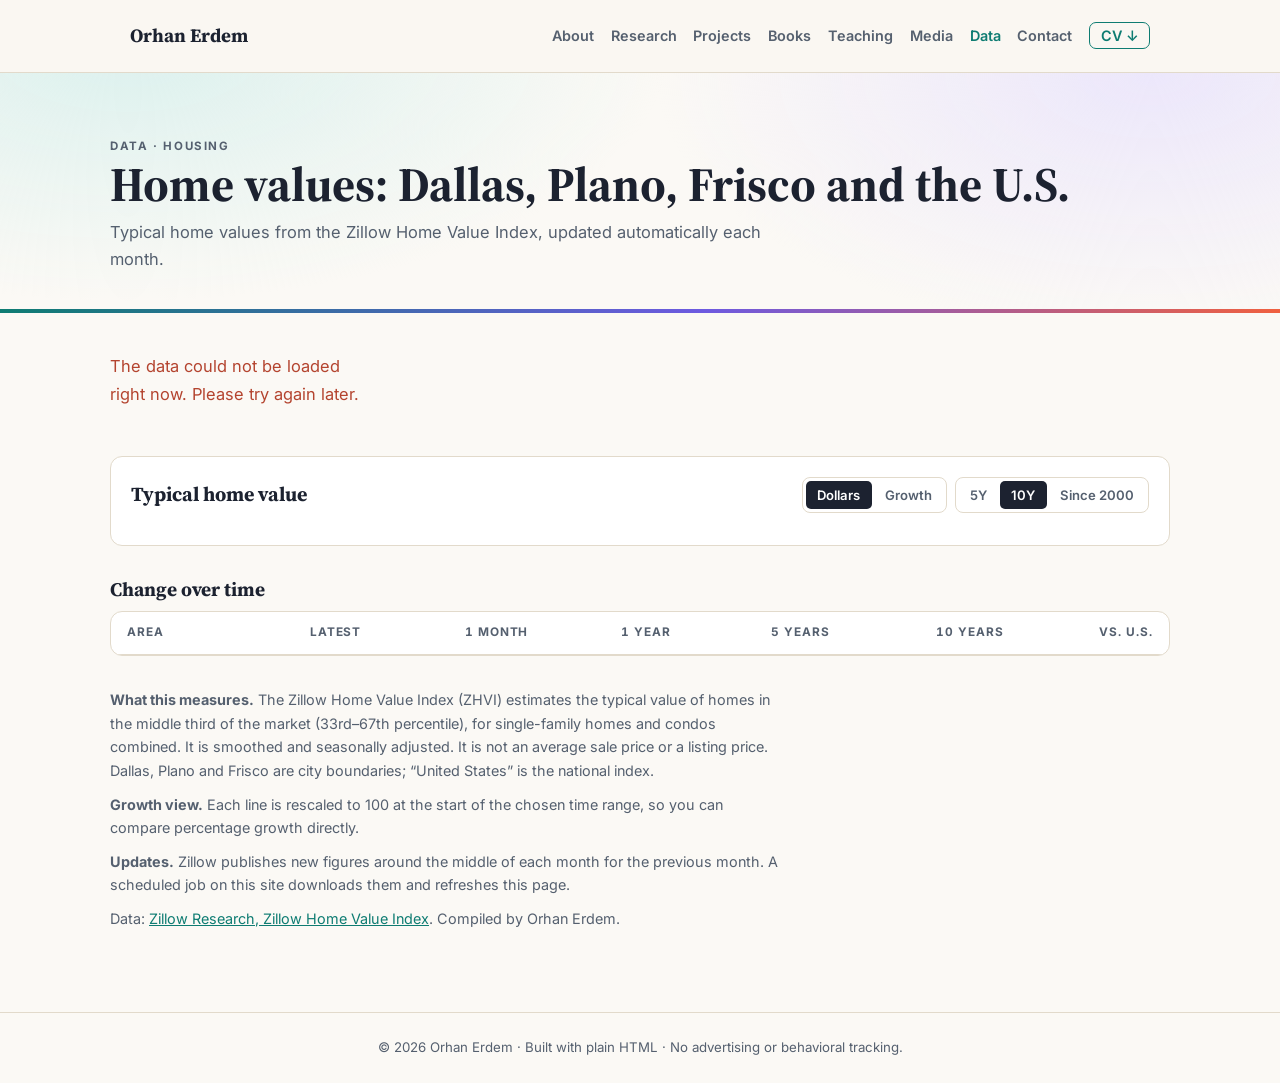
==== data.html @ 0080b727 "Add files via upload" ====
<!DOCTYPE html>
<html lang="en">
<head>
<meta charset="utf-8"/>
<meta content="width=device-width, initial-scale=1.0" name="viewport"/>
<title>Data: Home Values in Dallas, Plano, Frisco &amp; the U.S. | Orhan Erdem, Ph.D.</title>
<meta content="Monthly typical home values for Dallas, Plano, Frisco and the United States from the Zillow Home Value Index, updated automatically each month." name="description"/>
<link href="https://proforhan.github.io/data.html" rel="canonical"/>
<link href="favicon.svg" rel="icon" type="image/svg+xml"/>
<meta content="#0e7c72" name="theme-color"/>
<meta content="website" property="og:type"/>
<meta content="https://proforhan.github.io/data.html" property="og:url"/>
<meta content="Home values: Dallas, Plano, Frisco vs. the U.S." property="og:title"/>
<meta content="Monthly Zillow Home Value Index for three North Texas cities and the U.S., updated automatically." property="og:description"/>
<meta content="https://proforhan.github.io/images/og-card.jpg" property="og:image"/>
<link href="https://fonts.googleapis.com" rel="preconnect"/>
<link crossorigin="" href="https://fonts.gstatic.com" rel="preconnect"/>
<link href="https://fonts.googleapis.com/css2?family=Source+Serif+4:ital,opsz,wght@0,8..60,400;0,8..60,600;0,8..60,700;1,8..60,400&amp;family=Inter:wght@400;500;600;700&amp;display=swap" rel="stylesheet"/>
<link href="style.css?v=20260728-3" rel="stylesheet" />
<script data-goatcounter="https://orhanerdem.goatcounter.com/count" async src="//gc.zgo.at/count.js"></script>
<style>
  .data-hero { padding: 4rem 1.25rem 2.5rem; background: radial-gradient(900px 420px at 10% -10%, var(--accent-soft), transparent 60%), radial-gradient(800px 420px at 90% 0%, var(--violet-soft), transparent 62%), var(--bg); position: relative; }
  .data-hero::after { content: ""; position: absolute; inset: auto 0 0; height: 4px; background: var(--grad); }
  .data-hero h1 { font-size: clamp(2rem, 4.6vw, 3rem); margin-bottom: .4rem; }
  .data-hero p { color: var(--ink-soft); max-width: 70ch; margin: 0; }
  .nav-links a[aria-current="page"] { color: var(--accent); }

  .area-cards { display: grid; grid-template-columns: repeat(4, minmax(0, 1fr)); gap: 1rem; margin-bottom: 2rem; }
  .area-card { background: var(--card); border: 1px solid var(--rule); border-top: 4px solid var(--c); border-radius: 12px; padding: 1rem 1.1rem; }
  .area-card .name { font-size: .8rem; font-weight: 700; letter-spacing: .1em; text-transform: uppercase; color: var(--ink-soft); }
  .area-card .val { font-family: var(--serif); font-size: 1.85rem; font-weight: 700; line-height: 1.2; font-variant-numeric: tabular-nums; }
  .area-card .chg { font-size: .88rem; color: var(--ink-soft); }
  .up { color: #1f7a4d; } .down { color: #b4442f; }

  .chart-card { background: var(--card); border: 1px solid var(--rule); border-radius: 12px; padding: 1.25rem 1.25rem .75rem; margin-bottom: 2rem; }
  .chart-head { display: flex; flex-wrap: wrap; gap: .75rem 1.25rem; justify-content: space-between; align-items: center; margin-bottom: .75rem; }
  .chart-head h3 { margin: 0; font-size: 1.25rem; }
  .controls { display: flex; flex-wrap: wrap; gap: .5rem; }
  .seg { display: inline-flex; border: 1px solid var(--rule); border-radius: 8px; padding: 3px; gap: 2px; }
  .seg button { font: 600 .82rem var(--sans); color: var(--ink-soft); background: transparent; border: 0; border-radius: 5px; padding: .35rem .7rem; cursor: pointer; }
  .seg button[aria-pressed="true"] { background: var(--ink); color: white; }
  .legend { display: flex; flex-wrap: wrap; gap: .4rem 1.1rem; font-size: .88rem; margin-bottom: .5rem; }
  .legend span { display: inline-flex; align-items: center; gap: .4rem; }
  .legend i { width: 18px; height: 3px; border-radius: 2px; background: var(--c); display: inline-block; }
  .legend i.dash { background: repeating-linear-gradient(90deg, var(--c) 0 5px, transparent 5px 8px); }
  #chart { position: relative; }
  #chart svg { display: block; width: 100%; height: auto; overflow: visible; }
  #chart text { font: 500 11.5px var(--sans); fill: var(--ink-soft); }
  .tip { position: absolute; pointer-events: none; background: var(--ink); color: white; font-size: .8rem; padding: .5rem .65rem; border-radius: 7px; min-width: 170px; box-shadow: 0 8px 20px rgba(28,34,48,.2); }
  .tip b { display: block; margin-bottom: .2rem; }
  .tip div { display: flex; justify-content: space-between; gap: 1rem; font-variant-numeric: tabular-nums; }
  .tip div span::before { content: ""; display: inline-block; width: 8px; height: 8px; border-radius: 50%; background: var(--c); margin-right: .4rem; }

  .tbl-wrap { overflow-x: auto; background: var(--card); border: 1px solid var(--rule); border-radius: 12px; margin-bottom: 2rem; }
  .data-tbl { width: 100%; border-collapse: collapse; font-variant-numeric: tabular-nums; font-size: .95rem; }
  .data-tbl th, .data-tbl td { padding: .7rem 1rem; text-align: right; border-bottom: 1px solid var(--rule); white-space: nowrap; }
  .data-tbl th:first-child, .data-tbl td:first-child { text-align: left; }
  .data-tbl th { font-size: .74rem; letter-spacing: .08em; text-transform: uppercase; color: var(--ink-soft); }
  .data-tbl tr:last-child td { border-bottom: 0; }
  .dot { display: inline-block; width: 10px; height: 10px; border-radius: 50%; background: var(--c); margin-right: .5rem; }
  .data-notes { font-size: .9rem; color: var(--ink-soft); max-width: 75ch; }
  .data-notes p { margin-bottom: .6rem; }
  .load-error { color: #b4442f; }

  @media (max-width: 860px) { .area-cards { grid-template-columns: repeat(2, minmax(0, 1fr)); } }
  @media (max-width: 400px) { .area-card .val { font-size: 1.5rem; } }
</style>
</head>
<body>
<a class="skip-link" href="#main-content">Skip to main content</a>
<header class="site-header">
<nav aria-label="Primary navigation" class="nav">
<a class="nav-brand" href="index.html">Orhan Erdem</a>
<button aria-controls="primary-nav" aria-expanded="false" aria-label="Open navigation menu" class="nav-toggle" type="button">☰</button>
<ul class="nav-links" id="primary-nav">
<li><a href="index.html#about">About</a></li>
<li><a href="index.html#research">Research</a></li>
<li><a href="index.html#projects">Projects</a></li>
<li><a href="index.html#books">Books</a></li>
<li><a href="index.html#teaching">Teaching</a></li>
<li><a href="index.html#media">Media</a></li>
<li><a aria-current="page" href="data.html">Data</a></li>
<li><a href="index.html#contact">Contact</a></li>
<li><a class="nav-cv" href="Orhan-Erdem-CV.pdf" rel="noopener" target="_blank">CV ↓</a></li>
</ul>
</nav>
</header>

<main id="main-content">
<section class="data-hero">
<div class="section-inner">
<p class="eyebrow">Data · Housing</p>
<h1>Home values: Dallas, Plano, Frisco and the U.S.</h1>
<p id="asof">Typical home values from the Zillow Home Value Index, updated automatically each month.</p>
</div>
</section>

<section class="section" style="padding-top:2.5rem">
<div class="section-inner">
<div class="area-cards" id="cards" aria-live="polite"></div>

<div class="chart-card">
<div class="chart-head">
<h3 id="chart-title">Typical home value</h3>
<div class="controls">
<div class="seg" role="group" aria-label="Measure">
<button type="button" data-mode="value" aria-pressed="true">Dollars</button>
<button type="button" data-mode="index" aria-pressed="false">Growth</button>
</div>
<div class="seg" role="group" aria-label="Time range">
<button type="button" data-years="5" aria-pressed="false">5Y</button>
<button type="button" data-years="10" aria-pressed="true">10Y</button>
<button type="button" data-years="0" aria-pressed="false">Since 2000</button>
</div>
</div>
</div>
<div class="legend" id="legend"></div>
<div id="chart"></div>
</div>

<h3>Change over time</h3>
<div class="tbl-wrap">
<table class="data-tbl" id="tbl">
<thead><tr><th>Area</th><th id="th-latest">Latest</th><th>1 month</th><th>1 year</th><th>5 years</th><th>10 years</th><th>vs. U.S.</th></tr></thead>
<tbody></tbody>
</table>
</div>

<div class="data-notes">
<p><strong>What this measures.</strong> The Zillow Home Value Index (ZHVI) estimates the typical value of homes in the middle third of the market (33rd–67th percentile), for single-family homes and condos combined. It is smoothed and seasonally adjusted. It is not an average sale price or a listing price. Dallas, Plano and Frisco are city boundaries; “United States” is the national index.</p>
<p><strong>Growth view.</strong> Each line is rescaled to 100 at the start of the chosen time range, so you can compare percentage growth directly.</p>
<p><strong>Updates.</strong> Zillow publishes new figures around the middle of each month for the previous month. A scheduled job on this site downloads them and refreshes this page. <span id="updated"></span></p>
<p>Data: <a href="https://www.zillow.com/research/data/" rel="noopener" target="_blank">Zillow Research, Zillow Home Value Index</a>. Compiled by Orhan Erdem.</p>
</div>
</div>
</section>
</main>

<footer class="site-footer">
<p>© <span id="year"></span> Orhan Erdem · Built with plain HTML · No advertising or behavioral tracking.</p>
</footer>

<script>
(() => {
  document.getElementById("year").textContent = new Date().getFullYear();

  // Nav menu toggle (same behavior as the home page)
  const toggle = document.querySelector(".nav-toggle"), links = document.querySelector(".nav-links");
  const setMenu = open => { links.classList.toggle("open", open); toggle.setAttribute("aria-expanded", open); toggle.setAttribute("aria-label", open ? "Close navigation menu" : "Open navigation menu"); };
  toggle.addEventListener("click", () => setMenu(!links.classList.contains("open")));
  document.addEventListener("keydown", e => { if (e.key === "Escape") setMenu(false); });
  addEventListener("resize", () => { if (innerWidth > 980) setMenu(false); });

  const AREAS = [
    { name: "Frisco", color: "#f0603f" },
    { name: "Plano", color: "#6d5ae0" },
    { name: "Dallas", color: "#0e7c72" },
    { name: "United States", color: "#55606f", dash: true, short: "U.S." },
  ];
  const MON = ["Jan","Feb","Mar","Apr","May","Jun","Jul","Aug","Sep","Oct","Nov","Dec"];
  const MONL = ["January","February","March","April","May","June","July","August","September","October","November","December"];
  const mLabel = (ym, long) => { const [y, m] = ym.split("-"); return (long ? MONL : MON)[m - 1] + " " + y; };
  const usd = v => "$" + Math.round(v).toLocaleString("en-US");
  const usdK = v => v >= 1e6 ? "$" + (v / 1e6).toFixed(1) + "M" : "$" + Math.round(v / 1000) + "K";
  const pct = (a, b) => (a / b - 1) * 100;
  const fmtP = p => { if (p == null || !isFinite(p)) return "–"; const r = +p.toFixed(1); return (r > 0 ? "+" : r < 0 ? "−" : "") + Math.abs(r).toFixed(1) + "%"; };
  const cls = p => p > 0.05 ? "up" : p < -0.05 ? "down" : "";

  let D, months, byArea, mode = "value", years = 10;

  fetch("data/zhvi.json", { cache: "no-cache" })
    .then(r => { if (!r.ok) throw new Error(r.status); return r.json(); })
    .then(init)
    .catch(() => { document.getElementById("cards").innerHTML = '<p class="load-error">The data could not be loaded right now. Please try again later.</p>'; });

  function init(data) {
    D = data;
    // Align every series on one month axis
    const set = new Set();
    AREAS.forEach(a => (D.series[a.name] || []).forEach(p => set.add(p[0])));
    months = [...set].sort();
    byArea = {};
    AREAS.forEach(a => { const m = new Map(D.series[a.name] || []); byArea[a.name] = months.map(k => m.has(k) ? m.get(k) : null); });

    const n = months.length, last = months[n - 1];
    document.getElementById("asof").textContent = `Typical home values from the Zillow Home Value Index. Latest data: ${mLabel(last, true)}.`;
    document.getElementById("th-latest").textContent = mLabel(last);
    document.getElementById("updated").textContent = `Last checked ${D.updated}.`;

    const back = (name, k) => { const s = byArea[name]; return n - 1 - k >= 0 ? s[n - 1 - k] : null; };
    const us = back("United States", 0);

    document.getElementById("cards").innerHTML = AREAS.map(a => {
      const v = back(a.name, 0), y = pct(v, back(a.name, 12));
      return `<div class="area-card" style="--c:${a.color}"><div class="name">${a.name}</div><div class="val">${usd(v)}</div><div class="chg"><span class="${cls(y)}">${fmtP(y)}</span> over the past year</div></div>`;
    }).join("");

    document.querySelector("#tbl tbody").innerHTML = AREAS.map(a => {
      const v = back(a.name, 0);
      const c = [1, 12, 60, 120].map(k => pct(v, back(a.name, k)));
      const vsUS = a.name === "United States" ? "–" : fmtP(pct(v, us));
      return `<tr><td><span class="dot" style="--c:${a.color}"></span>${a.name}</td><td>${usd(v)}</td>${c.map(p => `<td class="${cls(p)}">${fmtP(p)}</td>`).join("")}<td>${vsUS}</td></tr>`;
    }).join("");

    document.getElementById("legend").innerHTML = AREAS.map(a => `<span style="--c:${a.color}"><i class="${a.dash ? "dash" : ""}"></i>${a.name}</span>`).join("");

    document.querySelectorAll(".seg button").forEach(b => b.addEventListener("click", () => {
      b.parentElement.querySelectorAll("button").forEach(o => o.setAttribute("aria-pressed", o === b));
      if (b.dataset.mode) mode = b.dataset.mode; else years = +b.dataset.years;
      draw();
    }));
    draw();
    let t; addEventListener("resize", () => { clearTimeout(t); t = setTimeout(draw, 120); });
  }

  function niceStep(range, target) { const raw = range / target, p = 10 ** Math.floor(Math.log10(raw)), f = raw / p; return (f < 1.5 ? 1 : f < 3 ? 2 : f < 7 ? 5 : 10) * p; }

  function draw() {
    const box = document.getElementById("chart");
    const start = years ? Math.max(0, months.length - 1 - years * 12) : 0;
    const M = months.slice(start);
    const S = AREAS.map(a => {
      const raw = byArea[a.name].slice(start);
      if (mode === "value") return raw;
      const base = raw.find(v => v != null);
      return raw.map(v => v == null ? null : v / base * 100);
    });
    document.getElementById("chart-title").textContent = mode === "value" ? "Typical home value" : `Growth since ${mLabel(M[0])} (= 100)`;

    const W = Math.max(300, box.clientWidth), H = W < 560 ? 280 : 380;
    const m = { l: mode === "value" ? 58 : 44, r: 12, t: 12, b: 28 }, iw = W - m.l - m.r, ih = H - m.t - m.b;
    const all = S.flat().filter(v => v != null);
    let lo = Math.min(...all), hi = Math.max(...all);
    const step = niceStep(hi - lo || 1, W < 560 ? 4 : 5);
    lo = Math.floor(lo / step) * step; hi = Math.ceil(hi / step) * step;
    const x = i => m.l + (M.length === 1 ? 0 : i / (M.length - 1)) * iw;
    const y = v => m.t + (1 - (v - lo) / (hi - lo)) * ih;
    const yl = v => mode === "value" ? usdK(v) : Math.round(v);

    let g = "";
    for (let v = lo; v <= hi + 1e-9; v += step)
      g += `<line x1="${m.l}" x2="${W - m.r}" y1="${y(v)}" y2="${y(v)}" stroke="#ece5d8"/><text x="${m.l - 8}" y="${y(v) + 4}" text-anchor="end">${yl(v)}</text>`;
    const nYears = M.length / 12, every = Math.max(1, Math.ceil(nYears / (W < 560 ? 5 : 10)));
    M.forEach((k, i) => { if (k.endsWith("-01") && (+k.slice(0, 4)) % every === 0) g += `<text x="${x(i)}" y="${H - 8}" text-anchor="middle">${k.slice(0, 4)}</text>`; });
    g += `<line x1="${m.l}" x2="${W - m.r}" y1="${m.t + ih}" y2="${m.t + ih}" stroke="var(--rule)"/>`;

    const paths = AREAS.map((a, j) => {
      let d = "", pen = false;
      S[j].forEach((v, i) => { if (v == null) { pen = false; return; } d += (pen ? "L" : "M") + x(i).toFixed(1) + "," + y(v).toFixed(1); pen = true; });
      return `<path d="${d}" fill="none" stroke="${a.color}" stroke-width="${a.dash ? 2 : 2.4}" ${a.dash ? 'stroke-dasharray="6 4"' : ""} stroke-linejoin="round"/>`;
    }).join("");
    const li = M.length - 1;
    const ends = AREAS.map((a, j) => S[j][li] == null ? "" : `<circle cx="${x(li)}" cy="${y(S[j][li])}" r="4" fill="${a.color}" stroke="#fff" stroke-width="2"/>`).join("");

    box.innerHTML = `<svg viewBox="0 0 ${W} ${H}" role="img" aria-label="Line chart comparing typical home values in Dallas, Plano, Frisco and the United States">
      ${g}${paths}${ends}
      <g id="hov" visibility="hidden"><line id="hl" y1="${m.t}" y2="${m.t + ih}" stroke="#9aa3ad" stroke-dasharray="3 3"/>${AREAS.map((a, j) => `<circle data-j="${j}" r="4" fill="${a.color}" stroke="#fff" stroke-width="2"/>`).join("")}</g>
    </svg><div class="tip" id="tip" hidden></div>`;

    const svg = box.querySelector("svg"), hov = svg.querySelector("#hov"), tip = box.querySelector("#tip");
    const fmtV = v => v == null ? "–" : mode === "value" ? usd(v) : v.toFixed(1);
    const move = e => {
      const r = svg.getBoundingClientRect(), sx = (e.clientX - r.left) * W / r.width;
      const i = Math.max(0, Math.min(li, Math.round((sx - m.l) / iw * li)));
      const px = x(i);
      hov.setAttribute("visibility", "visible");
      const hl = hov.querySelector("#hl"); hl.setAttribute("x1", px); hl.setAttribute("x2", px);
      hov.querySelectorAll("circle").forEach(c => { const v = S[+c.dataset.j][i]; c.setAttribute("visibility", v == null ? "hidden" : "visible"); if (v != null) { c.setAttribute("cx", px); c.setAttribute("cy", y(v)); } });
      tip.hidden = false;
      tip.innerHTML = `<b>${mLabel(M[i], true)}</b>` + AREAS.map((a, j) => ({ a, v: S[j][i] })).sort((p, q) => (q.v ?? -1) - (p.v ?? -1))
        .map(({ a, v }) => `<div><span style="--c:${a.color}">${a.short || a.name}</span>${fmtV(v)}</div>`).join("");
      const k = r.width / W, tw = tip.offsetWidth, left = px * k;
      tip.style.left = (left + 14 + tw > r.width ? left - 14 - tw : left + 14) + "px";
      tip.style.top = (m.t * k) + "px";
    };
    const leave = () => { hov.setAttribute("visibility", "hidden"); tip.hidden = true; };
    svg.addEventListener("pointermove", move); svg.addEventListener("pointerdown", move); svg.addEventListener("pointerleave", leave);
  }
})();
</script>
</body>
</html>
---- style.css ----
:root {
  --bg: #fbf9f5;
  --bg-alt: #f2ede4;
  --ink: #1c2230;
  --ink-soft: #55606f;
  --accent: #0e7c72;
  --accent-soft: #dcf1ee;
  --coral: #f0603f;
  --coral-soft: #fde5df;
  --gold: #f2a33c;
  --violet: #6d5ae0;
  --violet-soft: #ece7fb;
  --grad: linear-gradient(120deg, #0e7c72 0%, #6d5ae0 55%, #f0603f 100%);
  --rule: #e2dacb;
  --card: #fff;
  --serif: "Source Serif 4", Georgia, serif;
  --sans: "Inter", -apple-system, "Segoe UI", sans-serif;
  --maxw: 1060px;
  --header-height: 72px;
}

* { box-sizing: border-box; }
html { scroll-behavior: smooth; }
body { margin: 0; font-family: var(--sans); font-size: 16.5px; line-height: 1.65; color: var(--ink); background: var(--bg); }
h1, h2, h3 { font-family: var(--serif); line-height: 1.18; margin: 0 0 .55em; }
a { color: var(--accent); }
p { margin: 0 0 1em; }
section[id] { scroll-margin-top: calc(var(--header-height) + 1rem); }

.skip-link { position: fixed; left: 1rem; top: -5rem; z-index: 100; padding: .7rem 1rem; border-radius: 8px; background: var(--ink); color: white; text-decoration: none; }
.skip-link:focus { top: 1rem; }
:focus-visible { outline: 3px solid var(--gold); outline-offset: 3px; }

.site-header { position: sticky; top: 0; z-index: 50; background: rgba(250,247,242,.94); backdrop-filter: blur(9px); border-bottom: 1px solid var(--rule); }
.nav { max-width: var(--maxw); min-height: var(--header-height); margin: 0 auto; padding: .75rem 1.25rem; display: flex; align-items: center; justify-content: space-between; gap: 1rem; }
.nav-brand { font-family: var(--serif); font-weight: 700; font-size: 1.18rem; color: var(--ink); text-decoration: none; white-space: nowrap; }
.nav-links { display: flex; align-items: center; gap: 1.05rem; list-style: none; margin: 0; padding: 0; }
.nav-links a { color: var(--ink-soft); text-decoration: none; font-size: .9rem; font-weight: 600; }
.nav-links a:hover { color: var(--accent); }
.nav-links a.nav-cv { color: var(--accent); border: 1.5px solid var(--accent); border-radius: 7px; padding: .25rem .65rem; }
.nav-links a.nav-cv:hover { background: var(--accent); color: white; }
.nav-toggle { display: none; background: transparent; border: 1px solid var(--rule); border-radius: 7px; font-size: 1.2rem; padding: .3rem .65rem; cursor: pointer; color: var(--ink); }

.hero { padding: 6rem 1.25rem 5rem; position: relative; overflow: hidden; background: radial-gradient(900px 460px at 12% -5%, var(--coral-soft), transparent 60%), radial-gradient(1000px 520px at 88% 0%, var(--accent-soft), transparent 62%), radial-gradient(700px 420px at 60% 120%, var(--violet-soft), transparent 60%), var(--bg); }
.hero::before { content: ""; position: absolute; inset: auto 0 0; height: 5px; background: var(--grad); }
.hero-inner { max-width: var(--maxw); margin: 0 auto; display: flex; align-items: center; gap: 3.5rem; }
.hero-text { flex: 1; }
.hero-photo { width: 280px; height: 280px; object-fit: cover; border-radius: 50%; border: 6px solid white; box-shadow: 0 0 0 4px var(--coral), 0 18px 45px rgba(28,34,48,.22); flex-shrink: 0; }
.hero-kicker, .eyebrow { text-transform: uppercase; letter-spacing: .14em; font-size: .72rem; font-weight: 700; color: var(--coral); }
.hero-kicker { display: inline-block; background: var(--coral-soft); padding: .35rem .85rem; border-radius: 99px; margin-bottom: 1.1rem; }
.hero h1 { font-size: clamp(2.6rem, 6vw, 4.2rem); font-weight: 700; background: var(--grad); -webkit-background-clip: text; background-clip: text; color: transparent; }
.hero .phd { font-weight: 400; font-style: italic; -webkit-text-fill-color: var(--ink-soft); color: var(--ink-soft); }
.hero-sub { max-width: 680px; font-size: 1.14rem; color: var(--ink-soft); margin-top: 1rem; }
.hero-actions, .section-actions, .contact-links { display: flex; gap: .8rem; flex-wrap: wrap; margin-top: 1.6rem; }

.btn { display: inline-block; padding: .68rem 1.25rem; border-radius: 8px; text-decoration: none; font-weight: 650; font-size: .94rem; transition: transform .15s, box-shadow .15s, background-position .4s; }
.btn:hover { transform: translateY(-2px); }
.btn-primary { background: var(--grad); background-size: 160% 160%; color: white; box-shadow: 0 6px 16px rgba(240,96,63,.25); }
.btn-primary:hover { background-position: 100% 0; box-shadow: 0 10px 25px rgba(109,90,224,.34); }
.btn-ghost { border: 1.5px solid var(--rule); color: var(--ink); background: transparent; }
.btn-ghost:hover { border-color: var(--coral); color: var(--coral); }

.section { padding: 4.5rem 1.25rem; }
.section-alt { background: var(--bg-alt); }
.section-inner { max-width: var(--maxw); margin: 0 auto; }
.section h2 { font-size: clamp(1.75rem, 3.5vw, 2.35rem); margin-bottom: 1.45rem; }
.section-num { display: inline-block; font-family: var(--sans); font-size: .88rem; font-weight: 700; color: white; background: var(--accent); vertical-align: middle; margin-right: .7rem; width: 2.1rem; height: 2.1rem; line-height: 2.1rem; text-align: center; border-radius: 8px; box-shadow: 0 4px 10px rgba(14,124,114,.3); }
#research .section-num, #contact .section-num { background: var(--coral); }
#projects .section-num { background: var(--gold); }
#books .section-num { background: var(--violet); }
#media .section-num { background: var(--coral); }
.section-lede { color: var(--ink-soft); margin-top: -.75rem; margin-bottom: 2rem; max-width: 70ch; }
.text-link { font-weight: 650; text-decoration: none; }
.text-link:hover { text-decoration: underline; }

.about-grid { display: grid; grid-template-columns: 1.7fr 1fr; gap: 3rem; align-items: start; }
.about-facts { background: var(--card); border: 1px solid var(--rule); border-radius: 12px; padding: 1.5rem; display: grid; gap: 1.1rem; }
.fact { display: grid; gap: .12rem; font-size: .94rem; }
.fact-label { text-transform: uppercase; letter-spacing: .12em; font-size: .7rem; font-weight: 700; color: var(--accent); }

.pub-list { list-style: none; margin: 0; padding: 0; }
.pub-list li { display: flex; gap: 1.25rem; padding: 1rem 0; border-bottom: 1px solid var(--rule); align-items: baseline; }
.pub-year { font-weight: 700; color: var(--accent); min-width: 3.5rem; font-size: .8rem; text-align: center; background: var(--accent-soft); border-radius: 99px; padding: .2rem 0; align-self: flex-start; margin-top: .15rem; }
.pub-title { font-weight: 650; }
.pub-authors { color: var(--ink-soft); font-size: .92rem; }

.subscribe-card { display: flex; align-items: center; justify-content: space-between; gap: 1.5rem; flex-wrap: wrap; margin-bottom: 2rem; padding: 1.6rem 1.8rem; border-radius: 14px; color: white; background: var(--grad); box-shadow: 0 12px 30px rgba(109,90,224,.25); }
.subscribe-text { flex: 1; min-width: 250px; }
.subscribe-card h3 { color: white; font-size: 1.35rem; margin-bottom: .3rem; }
.subscribe-card p { color: rgba(255,255,255,.92); margin: 0; font-size: .94rem; }
.subscribe-card .btn-primary { background: white; color: var(--accent); box-shadow: 0 6px 16px rgba(0,0,0,.15); }
.subscribe-cta-wrap { display: flex; flex-direction: column; gap: .45rem; min-width: 250px; }
.subscribe-form { display: flex; gap: .55rem; flex-wrap: wrap; }
.subscribe-form input { flex: 1; min-width: 190px; padding: .68rem .9rem; border-radius: 8px; border: 1px solid var(--rule); font: inherit; }
.subscribe-note { font-size: .78rem !important; color: rgba(255,255,255,.82) !important; }

.repo-grid { display: grid; grid-template-columns: repeat(3, minmax(0, 1fr)); gap: 1.25rem; align-items: stretch; }
.repo-card, .feature-card { background: var(--card); border: 1px solid var(--rule); border-top: 4px solid var(--accent); border-radius: 12px; padding: 1.5rem; color: var(--ink); }
.repo-card { text-decoration: none; display: flex; flex-direction: column; min-width: 0; height: 100%; transition: transform .15s, box-shadow .15s; }
.repo-card:hover { transform: translateY(-3px); box-shadow: 0 10px 26px rgba(31,35,40,.12); }
.repo-card:nth-child(2n) { border-top-color: var(--coral); }
.repo-card:nth-child(3n) { border-top-color: var(--violet); }
.repo-head { display: flex; align-items: center; gap: .75rem; margin-bottom: .5rem; }
.repo-icon { flex-shrink: 0; width: 42px; height: 42px; border-radius: 11px; display: inline-flex; align-items: center; justify-content: center; color: var(--accent); background: var(--accent-soft); }
.repo-icon svg { width: 23px; height: 23px; }
.repo-name { font-family: var(--serif); font-weight: 700; font-size: 1.23rem; color: var(--accent); }
.repo-desc { color: var(--ink-soft); font-size: .94rem; flex: 1; }
.repo-meta { display: flex; gap: 1rem; font-size: .8rem; font-weight: 600; color: var(--ink-soft); margin-top: .9rem; flex-wrap: wrap; }
.project-tag { align-self: flex-start; margin: .05rem 0 .8rem; padding: .25rem .65rem; border-radius: 999px; background: var(--coral-soft); color: #a33722; font-size: .68rem; font-weight: 800; letter-spacing: .08em; text-transform: uppercase; }
.repo-card-game { position: relative; overflow: hidden; border-color: transparent; border-top-color: transparent !important; background: linear-gradient(145deg, #0e7c72 0%, #6d5ae0 55%, #f0603f 115%); box-shadow: 0 12px 28px rgba(83,63,184,.24); }
.repo-card-game::after { content: ""; position: absolute; width: 150px; height: 150px; right: -65px; bottom: -80px; border-radius: 50%; background: rgba(255,255,255,.12); pointer-events: none; }
.repo-card-game:hover { box-shadow: 0 18px 36px rgba(83,63,184,.34); }
.repo-card-game .repo-name, .repo-card-game .repo-desc, .repo-card-game .repo-meta { color: #fff; }
.repo-card-game .repo-icon { color: #fff; background: rgba(255,255,255,.18); }
.repo-card-game .project-tag { color: #fff; background: rgba(255,255,255,.18); border: 1px solid rgba(255,255,255,.32); }

.repo-loading, .repo-error { color: var(--ink-soft); font-style: italic; }

.tracker-card { margin-top: 2rem; padding: 1.6rem; border-radius: 16px; background: var(--card); border: 1px solid var(--rule); display: grid; grid-template-columns: minmax(260px,.85fr) minmax(0,1.5fr); gap: 1.5rem; align-items: center; }
.tracker-copy h3 { font-size: 1.55rem; }

.data-card { margin: 0; padding: .8rem; border-radius: 12px; background: var(--bg-alt); border: 1px solid var(--rule); }


.data-card figcaption { color: var(--ink-soft); font-size: .78rem; margin-top: .45rem; }

.section-heading-row { display: flex; justify-content: space-between; gap: 1rem; align-items: flex-start; }
.carousel-controls { display: flex; gap: .55rem; }
.carousel-btn { width: 42px; height: 42px; border: 1px solid var(--rule); border-radius: 50%; background: var(--card); color: var(--ink); font-size: 1.2rem; cursor: pointer; }
.carousel-btn:hover { border-color: var(--violet); color: var(--violet); }
.book-carousel { display: grid; grid-auto-flow: column; grid-auto-columns: calc((100% - 3rem) / 3); gap: 1.5rem; overflow-x: auto; scroll-snap-type: x mandatory; scrollbar-width: thin; padding: .2rem .15rem 1rem; }
.book-card { scroll-snap-align: start; background: var(--card); border: 1px solid var(--rule); border-top: 4px solid var(--violet); border-radius: 12px; padding: 1.3rem; display: flex; flex-direction: column; min-height: 270px; transition: transform .15s, box-shadow .15s; }
.book-card:hover { transform: translateY(-3px); box-shadow: 0 12px 28px rgba(28,34,48,.1); }
.book-featured { border-top-color: var(--coral); }
.book-card h3 { font-size: 1.08rem; }
.book-lang { text-transform: uppercase; letter-spacing: .1em; font-size: .68rem; font-weight: 700; color: var(--ink-soft); margin-bottom: .45rem; }
.book-card .text-link { margin-top: auto; }

.feature-grid { display: grid; grid-template-columns: repeat(2,1fr); gap: 1.25rem; }
.feature-grid-three { grid-template-columns: repeat(3,1fr); }
.feature-card:nth-child(2) { border-top-color: var(--coral); }
.feature-card:nth-child(3) { border-top-color: var(--violet); }
.feature-card h3 { font-size: 1.3rem; }
.feature-card p:last-child { margin-bottom: 0; }

.section-contact { text-align: center; padding-bottom: 5.5rem; }
.contact-lede { color: var(--ink-soft); }
.contact-links { justify-content: center; }
.site-footer { border-top: 1px solid var(--rule); padding: 1.5rem 1.25rem; text-align: center; font-size: .83rem; color: var(--ink-soft); }
.site-footer p { margin: 0; }

@media (max-width: 980px) {
  .nav-toggle { display: block; }
  .nav-links { display: none; position: absolute; top: 100%; left: 0; right: 0; flex-direction: column; align-items: stretch; gap: 0; background: var(--bg); border-bottom: 1px solid var(--rule); padding: .5rem 1.25rem 1rem; box-shadow: 0 14px 24px rgba(28,34,48,.08); }
  .nav-links.open { display: flex; }
  .nav-links a { display: block; padding: .62rem 0; font-size: 1rem; }
  .nav-links a.nav-cv { border: 0; padding: .62rem 0; }
  .about-grid, .tracker-card { grid-template-columns: 1fr; }
  .repo-grid { grid-template-columns: repeat(2, minmax(0, 1fr)); }
  .feature-grid-three { grid-template-columns: 1fr 1fr; }
  .book-carousel { grid-auto-columns: calc((100% - 1.5rem) / 2); }
}

@media (max-width: 720px) {
  body { font-size: 16px; }
  .hero { padding: 4rem 1.1rem 3.5rem; }
  .hero-inner { flex-direction: column-reverse; align-items: flex-start; gap: 2rem; }
  .hero-photo { width: 165px; height: 165px; }
  .hero-sub { font-size: 1.04rem; }
  .section { padding: 3.6rem 1.1rem; }
  .about-grid, .repo-grid, .feature-grid, .feature-grid-three { grid-template-columns: 1fr; }
  .pub-list li { flex-direction: column; gap: .25rem; }
  .book-carousel { grid-auto-columns: 84%; gap: 1rem; }
  .section-heading-row { align-items: center; }
  .tracker-card { padding: 1.25rem; }
  
  .hero-actions .btn, .section-actions .btn { text-align: center; }
}

@media (max-width: 430px) {
  .hero-actions, .section-actions { flex-direction: column; align-items: stretch; }
  .hero-actions .btn, .section-actions .btn { width: 100%; }
  .subscribe-card { padding: 1.35rem; }
  .subscribe-form { flex-direction: column; }
  .subscribe-form input, .subscribe-form .btn { width: 100%; }
  .book-carousel { grid-auto-columns: 91%; }
  .carousel-controls { display: none; }
  .contact-links { flex-direction: column; align-items: stretch; }
}

@media (prefers-reduced-motion: reduce) {
  html { scroll-behavior: auto; }
  *, *::before, *::after { animation-duration: .01ms !important; animation-iteration-count: 1 !important; transition-duration: .01ms !important; scroll-behavior: auto !important; }
}

/* ===== Walmart static chart ===== */
.tracker-result {
  display: inline-flex;
  flex-direction: column;
  gap: .1rem;
  margin: .35rem 0 1.15rem;
  padding: .9rem 1.05rem;
  border-radius: 12px;
  background: var(--coral-soft);
  border: 1px solid rgba(240,96,63,.22);
}
.tracker-result-label {
  color: #9b3d2b;
  font-size: .7rem;
  font-weight: 800;
  letter-spacing: .1em;
  text-transform: uppercase;
}
.tracker-result strong {
  color: var(--coral);
  font-family: var(--serif);
  font-size: clamp(1.85rem, 4vw, 2.55rem);
  line-height: 1.05;
}
.tracker-result-detail {
  color: var(--ink-soft);
  font-size: .82rem;
  font-weight: 600;
}
.tracker-static-chart {
  overflow: hidden;
  background: #fff;
}
.tracker-static-chart img {
  display: block;
  width: 100%;
  height: auto;
  border-radius: 9px;
}
.tracker-static-chart figcaption {
  padding: .35rem .1rem 0;
}

@media (max-width: 720px) {
  .tracker-result { width: 100%; }
  .tracker-static-chart { padding: .55rem; }
}

/* ===== Walmart live Google Sheets data ===== */
.tracker-result span,
.tracker-result strong {
  display: block;
}

.tracker-sync-status {
  display: inline-flex;
  align-items: center;
  gap: .42rem;
  margin: -.55rem 0 1rem;
  color: var(--ink-soft);
  font-size: .76rem;
  font-weight: 650;
}

.tracker-sync-status::before {
  content: "";
  width: .52rem;
  height: .52rem;
  flex: 0 0 auto;
  border-radius: 50%;
  background: #a7a198;
}

.tracker-sync-status.is-live::before {
  background: #159a7d;
  box-shadow: 0 0 0 4px rgba(21,154,125,.12);
}

.tracker-chart-svg {
  display: block;
  width: 100%;
  height: auto;
  border-radius: 9px;
}

@media (max-width: 720px) {
  .tracker-result strong {
    font-size: 2rem;
  }

  .tracker-sync-status {
    margin-top: -.45rem;
  }
}

/* ===== New-book launch banner ===== */
.book-banner-bar { background: var(--grad); background-size: 160% 160%; border-bottom: 1px solid rgba(0,0,0,.08); }
.book-banner { display: flex; align-items: center; gap: .9rem; flex-wrap: wrap; max-width: var(--maxw); margin: 0 auto; padding: .55rem 1.25rem; color: #fff; text-decoration: none; font-size: .95rem; }
.book-banner-flag { flex-shrink: 0; text-transform: uppercase; letter-spacing: .1em; font-size: .66rem; font-weight: 700; background: rgba(255,255,255,.22); padding: .28rem .7rem; border-radius: 99px; }
.book-banner-text { display: flex; align-items: baseline; gap: .6rem; flex-wrap: wrap; flex: 1; }
.book-banner-text strong { font-family: var(--serif); font-size: 1.02rem; font-weight: 700; }
.book-banner-sub { color: rgba(255,255,255,.9); font-size: .9rem; font-style: italic; }
.book-banner-cta { flex-shrink: 0; font-weight: 700; }
.book-banner:hover .book-banner-cta { text-decoration: underline; }

/* ===== Featured book (launch) ===== */
.book-hero { display: grid; grid-template-columns: 190px 1fr; gap: 2rem; align-items: start; background: var(--card); border: 1px solid var(--rule); border-top: 4px solid var(--coral); border-radius: 16px; padding: 2rem; margin: 1.5rem 0 2rem; box-shadow: 0 14px 34px rgba(28,34,48,.08); }
.book-hero-cover { position: relative; border-radius: 10px; overflow: hidden; aspect-ratio: 2 / 3; background: var(--grad); display: flex; align-items: center; justify-content: center; box-shadow: 0 10px 26px rgba(28,34,48,.22); }
.book-hero-cover img { width: 100%; height: 100%; object-fit: cover; display: block; }
.cover-fallback { display: none; color: #fff; font-family: var(--serif); text-align: center; font-size: 1.05rem; line-height: 1.4; padding: 1rem; }
.book-hero-cover.cover-missing .cover-fallback { display: block; }
.book-hero-flag { display: inline-block; text-transform: uppercase; letter-spacing: .1em; font-size: .72rem; font-weight: 700; color: var(--coral); background: var(--coral-soft); padding: .3rem .8rem; border-radius: 99px; margin-bottom: .8rem; }
.book-hero-title { font-size: 1.7rem; margin-bottom: .15rem; }
.book-hero-sub { font-family: var(--serif); font-style: italic; font-size: 1.15rem; color: var(--ink-soft); margin-bottom: .5rem; }
.book-hero-meta { text-transform: uppercase; letter-spacing: .12em; font-size: .72rem; font-weight: 600; color: var(--ink-soft); margin-bottom: 1rem; }
.book-hero-desc { margin-bottom: 1.2rem; }
.book-hero-quote { margin: 0 0 1.3rem; padding: .5rem 0 .5rem 1.1rem; border-left: 3px solid var(--coral); font-style: italic; }
.book-hero-quote cite { display: block; margin-top: .4rem; font-style: normal; font-size: .85rem; color: var(--ink-soft); }
.book-hero-actions { display: flex; gap: .8rem; flex-wrap: wrap; }

/* ===== Clickable publication titles ===== */
a.pub-title { color: var(--ink); text-decoration: none; background-image: linear-gradient(var(--accent), var(--accent)); background-size: 0% 1.5px; background-position: 0 100%; background-repeat: no-repeat; transition: background-size .2s, color .2s; }
a.pub-title:hover, a.pub-title:focus-visible { color: var(--accent); background-size: 100% 1.5px; }

@media (max-width: 620px) {
  .book-banner-cta { display: none; }
  .book-hero { grid-template-columns: 1fr; }
  .book-hero-cover { max-width: 180px; margin: 0 auto; }
}
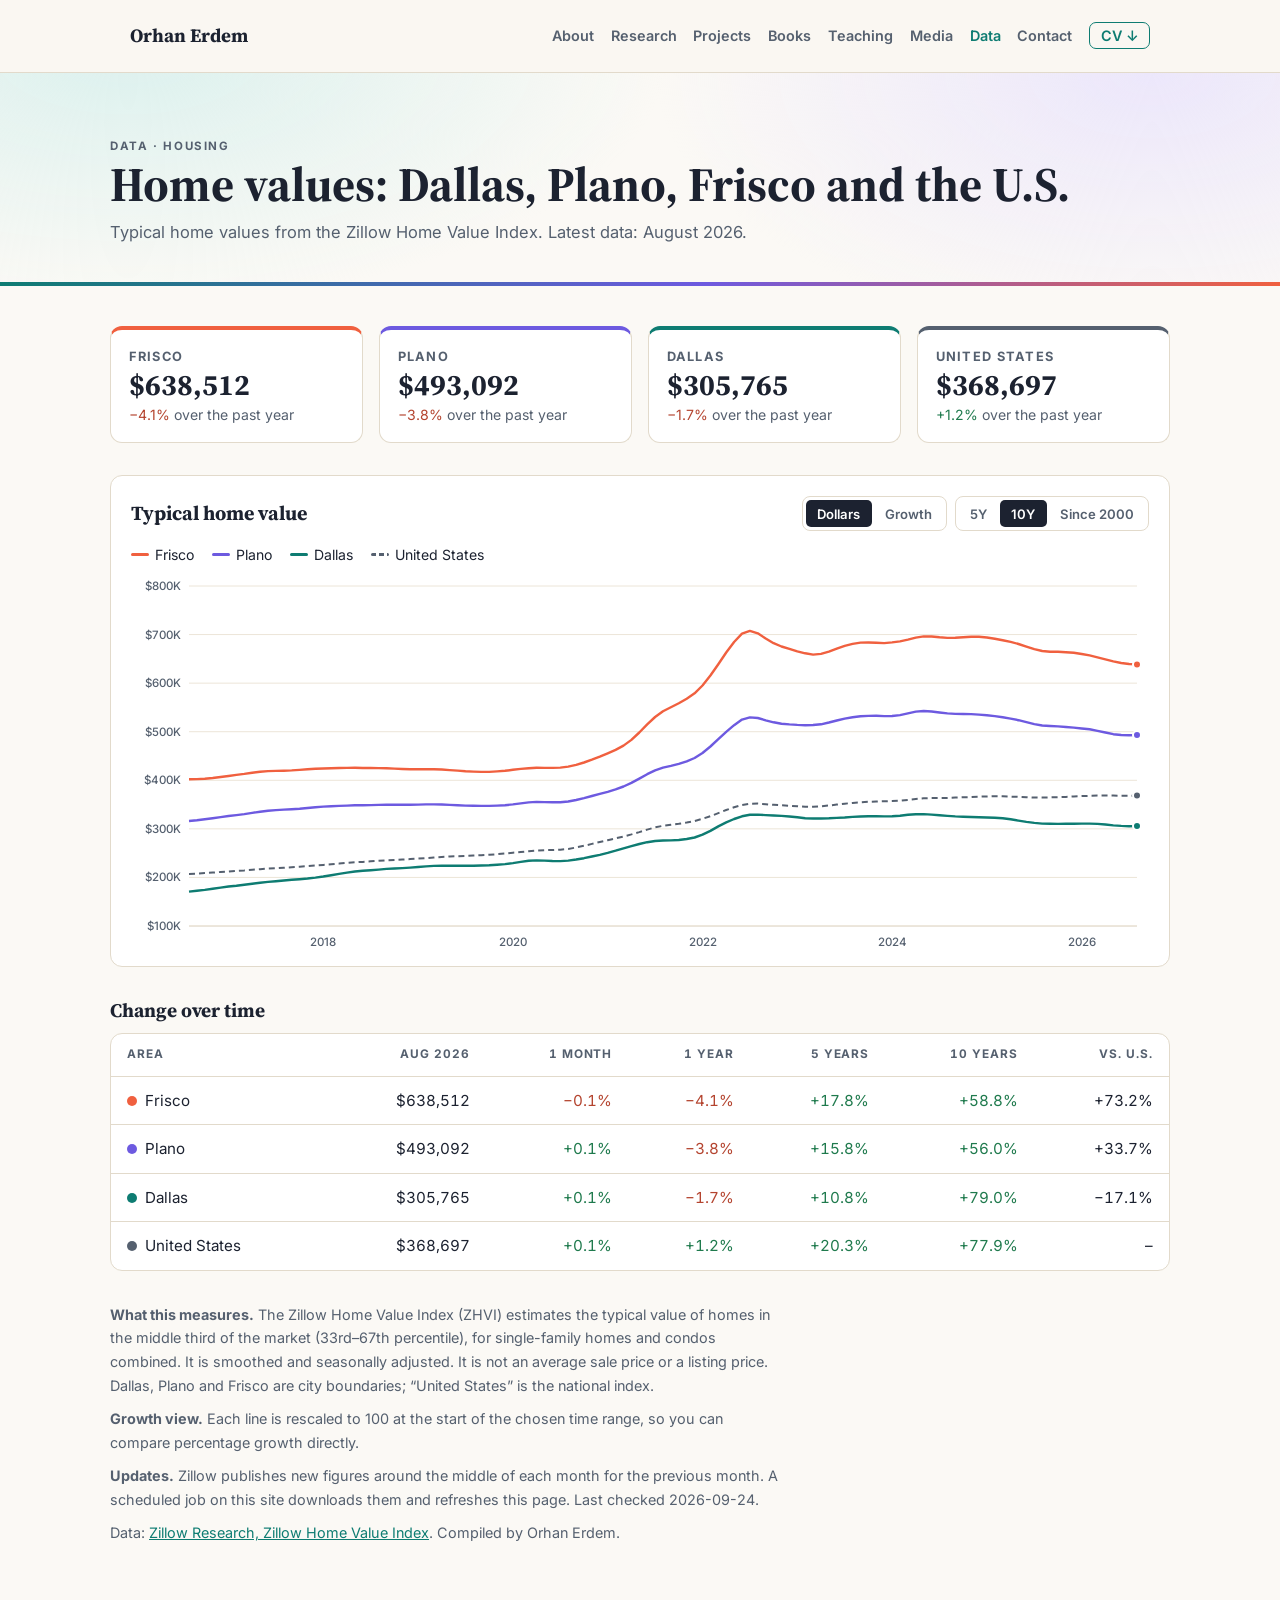
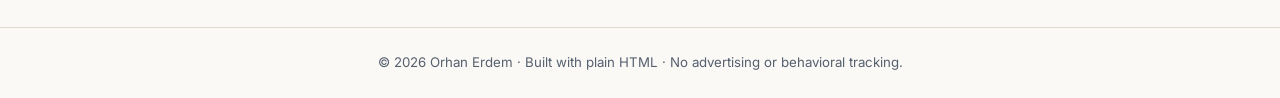
==== commit a9d7e559: "Add files via upload" ====
--- a/data.html
+++ b/data.html
@@ -166,12 +166,13 @@
   const fmtP = p => { if (p == null || !isFinite(p)) return "–"; const r = +p.toFixed(1); return (r > 0 ? "+" : r < 0 ? "−" : "") + Math.abs(r).toFixed(1) + "%"; };
   const cls = p => p > 0.05 ? "up" : p < -0.05 ? "down" : "";
 
+  const FALLBACK = {"source":"Zillow Home Value Index (ZHVI), all homes, mid tier, smoothed & seasonally adjusted","source_url":"https://www.zillow.com/research/data/","latest_month":"2026-08","updated":"2026-09-24","series":{"Dallas":[["2000-01",98372],["2000-02",98432],["2000-03",98467],["2000-04",98587],["2000-05",98801],["2000-06",99061],["2000-07",99438],["2000-08",99909],["2000-09",100487],["2000-10",101061],["2000-11",101598],["2000-12",102157],["2001-01",102524],["2001-02",102292],["2001-03",102131],["2001-04",102157],["2001-05",102582],["2001-06",102638],["2001-07",102598],["2001-08",102688],["2001-09",102921],["2001-10",103171],["2001-11",103321],["2001-12",103451],["2002-01",103442],["2002-02",103563],["2002-03",103704],["2002-04",104023],["2002-05",104341],["2002-06",104852],["2002-07",105400],["2002-08",105956],["2002-09",106488],["2002-10",106951],["2002-11",107403],["2002-12",107746],["2003-01",107994],["2003-02",108206],["2003-03",108487],["2003-04",108745],["2003-05",108930],["2003-06",109064],["2003-07",109068],["2003-08",109095],["2003-09",109152],["2003-10",109377],["2003-11",109625],["2003-12",109705],["2004-01",110338],["2004-02",111627],["2004-03",113607],["2004-04",115275],["2004-05",116252],["2004-06",116695],["2004-07",116934],["2004-08",117249],["2004-09",117413],["2004-10",117580],["2004-11",117996],["2004-12",118386],["2005-01",119157],["2005-02",119324],["2005-03",119546],["2005-04",119604],["2005-05",120050],["2005-06",120681],["2005-07",121062],["2005-08",121286],["2005-09",121520],["2005-10",121530],["2005-11",121594],["2005-12",121376],["2006-01",121155],["2006-02",121223],["2006-03",121346],["2006-04",121792],["2006-05",122242],["2006-06",122689],["2006-07",122765],["2006-08",122584],["2006-09",122540],["2006-10",123115],["2006-11",123549],["2006-12",123996],["2007-01",123743],["2007-02",123284],["2007-03",122754],["2007-04",122860],["2007-05",123434],["2007-06",123966],["2007-07",124394],["2007-08",124740],["2007-09",125140],["2007-10",125193],["2007-11",125257],["2007-12",125403],["2008-01",125036],["2008-02",124020],["2008-03",122702],["2008-04",121853],["2008-05",121360],["2008-06",120931],["2008-07",120763],["2008-08",120412],["2008-09",119763],["2008-10",118652],["2008-11",116919],["2008-12",115574],["2009-01",114311],["2009-02",114189],["2009-03",114152],["2009-04",114552],["2009-05",114856],["2009-06",115035],["2009-07",115184],["2009-08",114917],["2009-09",114752],["2009-10",114509],["2009-11",114861],["2009-12",115120],["2010-01",114847],["2010-02",114274],["2010-03",113531],["2010-04",113336],["2010-05",113095],["2010-06",113026],["2010-07",112568],["2010-08",111807],["2010-09",110577],["2010-10",109550],["2010-11",108651],["2010-12",108329],["2011-01",107893],["2011-02",107437],["2011-03",106663],["2011-04",105894],["2011-05",105177],["2011-06",104657],["2011-07",104389],["2011-08",104151],["2011-09",104013],["2011-10",103762],["2011-11",103556],["2011-12",103054],["2012-01",102294],["2012-02",101995],["2012-03",102185],["2012-04",102860],["2012-05",103616],["2012-06",104600],["2012-07",105922],["2012-08",106868],["2012-09",107585],["2012-10",107896],["2012-11",108245],["2012-12",108660],["2013-01",109500],["2013-02",110510],["2013-03",111407],["2013-04",112145],["2013-05",113241],["2013-06",114708],["2013-07",116268],["2013-08",117431],["2013-09",118332],["2013-10",119232],["2013-11",120214],["2013-12",121308],["2014-01",122474],["2014-02",123577],["2014-03",124534],["2014-04",125237],["2014-05",126357],["2014-06",127736],["2014-07",129476],["2014-08",130682],["2014-09",131664],["2014-10",132255],["2014-11",133290],["2014-12",134425],["2015-01",135673],["2015-02",136827],["2015-03",137769],["2015-04",138769],["2015-05",140002],["2015-06",141780],["2015-07",144041],["2015-08",146281],["2015-09",148567],["2015-10",150613],["2015-11",152641],["2015-12",154645],["2016-01",156759],["2016-02",158952],["2016-03",160859],["2016-04",162934],["2016-05",165039],["2016-06",167266],["2016-07",169206],["2016-08",170863],["2016-09",172606],["2016-10",174371],["2016-11",176853],["2016-12",179044],["2017-01",181312],["2017-02",182978],["2017-03",184982],["2017-04",187065],["2017-05",189049],["2017-06",190805],["2017-07",192317],["2017-08",193722],["2017-09",195090],["2017-10",196399],["2017-11",197876],["2017-12",199678],["2018-01",201932],["2018-02",204509],["2018-03",207348],["2018-04",209907],["2018-05",212218],["2018-06",213605],["2018-07",214950],["2018-08",216136],["2018-09",217527],["2018-10",218436],["2018-11",219290],["2018-12",220252],["2019-01",221532],["2019-02",222675],["2019-03",223648],["2019-04",224041],["2019-05",224057],["2019-06",223904],["2019-07",223876],["2019-08",224136],["2019-09",224542],["2019-10",225264],["2019-11",226222],["2019-12",227428],["2020-01",229519],["2020-02",231898],["2020-03",234145],["2020-04",235026],["2020-05",234647],["2020-06",233815],["2020-07",233660],["2020-08",234743],["2020-09",236902],["2020-10",239644],["2020-11",242996],["2020-12",246531],["2021-01",250523],["2021-02",255018],["2021-03",259908],["2021-04",264582],["2021-05",268783],["2021-06",272540],["2021-07",275013],["2021-08",276012],["2021-09",276256],["2021-10",277097],["2021-11",279193],["2021-12",282122],["2022-01",287927],["2022-02",295782],["2022-03",305024],["2022-04",313360],["2022-05",320346],["2022-06",325874],["2022-07",328844],["2022-08",329310],["2022-09",328313],["2022-10",327414],["2022-11",326692],["2022-12",325519],["2023-01",323733],["2023-02",322013],["2023-03",321321],["2023-04",321231],["2023-05",321828],["2023-06",322569],["2023-07",323427],["2023-08",324604],["2023-09",325394],["2023-10",326004],["2023-11",326007],["2023-12",325583],["2024-01",325778],["2024-02",326816],["2024-03",328858],["2024-04",330272],["2024-05",330406],["2024-06",329409],["2024-07",327933],["2024-08",326585],["2024-09",325664],["2024-10",325086],["2024-11",324416],["2024-12",323852],["2025-01",323365],["2025-02",323060],["2025-03",321840],["2025-04",319682],["2025-05",316971],["2025-06",314341],["2025-07",312258],["2025-08",310919],["2025-09",310320],["2025-10",310186],["2025-11",310336],["2025-12",310576],["2026-01",310814],["2026-02",310825],["2026-03",310202],["2026-04",308884],["2026-05",307210],["2026-06",305996],["2026-07",305559],["2026-08",305765]],"Plano":[["2000-01",196245],["2000-02",195700],["2000-03",195580],["2000-04",195353],["2000-05",195501],["2000-06",195537],["2000-07",195613],["2000-08",195883],["2000-09",196288],["2000-10",196671],["2000-11",196915],["2000-12",197138],["2001-01",197119],["2001-02",197032],["2001-03",196715],["2001-04",196637],["2001-05",196549],["2001-06",196461],["2001-07",196320],["2001-08",196277],["2001-09",196521],["2001-10",196837],["2001-11",197019],["2001-12",197018],["2002-01",196808],["2002-02",196801],["2002-03",196902],["2002-04",197214],["2002-05",197538],["2002-06",197939],["2002-07",198468],["2002-08",199281],["2002-09",200051],["2002-10",200681],["2002-11",201014],["2002-12",201241],["2003-01",201134],["2003-02",200917],["2003-03",200787],["2003-04",200908],["2003-05",200922],["2003-06",200972],["2003-07",201023],["2003-08",201167],["2003-09",201187],["2003-10",201141],["2003-11",201099],["2003-12",201113],["2004-01",201129],["2004-02",201908],["2004-03",203443],["2004-04",205665],["2004-05",207256],["2004-06",208109],["2004-07",208357],["2004-08",208678],["2004-09",209322],["2004-10",210126],["2004-11",210258],["2004-12",210403],["2005-01",210511],["2005-02",211036],["2005-03",211350],["2005-04",211547],["2005-05",211923],["2005-06",212358],["2005-07",213174],["2005-08",213820],["2005-09",214402],["2005-10",214614],["2005-11",215050],["2005-12",215358],["2006-01",215380],["2006-02",215146],["2006-03",215127],["2006-04",215738],["2006-05",216854],["2006-06",217809],["2006-07",218475],["2006-08",219029],["2006-09",219691],["2006-10",220527],["2006-11",221224],["2006-12",221666],["2007-01",221386],["2007-02",220572],["2007-03",219681],["2007-04",219581],["2007-05",220020],["2007-06",220772],["2007-07",221224],["2007-08",221604],["2007-09",221895],["2007-10",222312],["2007-11",222910],["2007-12",223507],["2008-01",222796],["2008-02",221324],["2008-03",219570],["2008-04",218816],["2008-05",218450],["2008-06",218214],["2008-07",218024],["2008-08",217355],["2008-09",216608],["2008-10",215822],["2008-11",215637],["2008-12",215486],["2009-01",215586],["2009-02",215583],["2009-03",215835],["2009-04",215813],["2009-05",215724],["2009-06",215442],["2009-07",215562],["2009-08",215295],["2009-09",215018],["2009-10",214288],["2009-11",214483],["2009-12",215011],["2010-01",215863],["2010-02",216446],["2010-03",217044],["2010-04",217765],["2010-05",218166],["2010-06",218029],["2010-07",217205],["2010-08",215702],["2010-09",213920],["2010-10",212245],["2010-11",211063],["2010-12",210630],["2011-01",210704],["2011-02",210871],["2011-03",210505],["2011-04",209603],["2011-05",209036],["2011-06",208688],["2011-07",208972],["2011-08",209071],["2011-09",209343],["2011-10",209403],["2011-11",209416],["2011-12",209039],["2012-01",208976],["2012-02",209475],["2012-03",210675],["2012-04",211769],["2012-05",212603],["2012-06",213548],["2012-07",214327],["2012-08",215194],["2012-09",215963],["2012-10",216860],["2012-11",218031],["2012-12",219084],["2013-01",220541],["2013-02",221986],["2013-03",223673],["2013-04",225214],["2013-05",227035],["2013-06",229379],["2013-07",231644],["2013-08",233631],["2013-09",235290],["2013-10",237075],["2013-11",238787],["2013-12",240317],["2014-01",242055],["2014-02",243946],["2014-03",246007],["2014-04",247975],["2014-05",250141],["2014-06",252347],["2014-07",254709],["2014-08",256980],["2014-09",259155],["2014-10",260982],["2014-11",262932],["2014-12",264931],["2015-01",267609],["2015-02",270788],["2015-03",274315],["2015-04",277563],["2015-05",280797],["2015-06",283918],["2015-07",286934],["2015-08",289504],["2015-09",291849],["2015-10",294084],["2015-11",296228],["2015-12",298249],["2016-01",300386],["2016-02",302571],["2016-03",304728],["2016-04",307150],["2016-05",309717],["2016-06",312371],["2016-07",314458],["2016-08",316151],["2016-09",317708],["2016-10",319622],["2016-11",321867],["2016-12",324225],["2017-01",326391],["2017-02",328277],["2017-03",330347],["2017-04",332844],["2017-05",335224],["2017-06",337303],["2017-07",338559],["2017-08",339620],["2017-09",340509],["2017-10",341595],["2017-11",342903],["2017-12",344494],["2018-01",345740],["2018-02",346613],["2018-03",347183],["2018-04",347883],["2018-05",348511],["2018-06",348682],["2018-07",348998],["2018-08",349311],["2018-09",349709],["2018-10",349639],["2018-11",349496],["2018-12",349634],["2019-01",349930],["2019-02",350344],["2019-03",350438],["2019-04",350144],["2019-05",349378],["2019-06",348564],["2019-07",347839],["2019-08",347395],["2019-09",347171],["2019-10",347307],["2019-11",347874],["2019-12",348749],["2020-01",350427],["2020-02",352505],["2020-03",354511],["2020-04",355464],["2020-05",355154],["2020-06",354713],["2020-07",354838],["2020-08",356377],["2020-09",359329],["2020-10",363276],["2020-11",367656],["2020-12",371911],["2021-01",376243],["2021-02",381307],["2021-03",387285],["2021-04",394589],["2021-05",403441],["2021-06",412597],["2021-07",420401],["2021-08",425877],["2021-09",429717],["2021-10",433836],["2021-11",439127],["2021-12",445805],["2022-01",456225],["2022-02",469481],["2022-03",484563],["2022-04",499737],["2022-05",513465],["2022-06",524924],["2022-07",529565],["2022-08",528298],["2022-09",523515],["2022-10",519436],["2022-11",516543],["2022-12",515008],["2023-01",513971],["2023-02",513392],["2023-03",513784],["2023-04",515311],["2023-05",518948],["2023-06",523092],["2023-07",526916],["2023-08",529801],["2023-09",531784],["2023-10",532515],["2023-11",532663],["2023-12",532071],["2024-01",532354],["2024-02",534210],["2024-03",537613],["2024-04",541374],["2024-05",542565],["2024-06",541691],["2024-07",539622],["2024-08",537711],["2024-09",536740],["2024-10",536421],["2024-11",536212],["2024-12",535262],["2025-01",533779],["2025-02",532081],["2025-03",529726],["2025-04",527091],["2025-05",523735],["2025-06",519730],["2025-07",515592],["2025-08",512741],["2025-09",511752],["2025-10",510979],["2025-11",509800],["2025-12",508397],["2026-01",506673],["2026-02",504952],["2026-03",501748],["2026-04",498339],["2026-05",494873],["2026-06",493226],["2026-07",492759],["2026-08",493092]],"Frisco":[["2000-01",241396],["2000-02",240722],["2000-03",240516],["2000-04",240229],["2000-05",240522],["2000-06",240836],["2000-07",241098],["2000-08",241487],["2000-09",242045],["2000-10",242663],["2000-11",243309],["2000-12",243929],["2001-01",244167],["2001-02",244123],["2001-03",243707],["2001-04",243734],["2001-05",243932],["2001-06",244367],["2001-07",244612],["2001-08",244856],["2001-09",245143],["2001-10",245262],["2001-11",245080],["2001-12",244673],["2002-01",244238],["2002-02",244159],["2002-03",244154],["2002-04",244552],["2002-05",244986],["2002-06",245775],["2002-07",246658],["2002-08",247731],["2002-09",248556],["2002-10",249305],["2002-11",249971],["2002-12",250615],["2003-01",250784],["2003-02",250620],["2003-03",250488],["2003-04",250872],["2003-05",251389],["2003-06",252064],["2003-07",252473],["2003-08",252781],["2003-09",252981],["2003-10",253058],["2003-11",253209],["2003-12",253339],["2004-01",253634],["2004-02",254473],["2004-03",256023],["2004-04",258089],["2004-05",259785],["2004-06",260916],["2004-07",261520],["2004-08",262068],["2004-09",262611],["2004-10",263425],["2004-11",263724],["2004-12",264052],["2005-01",264236],["2005-02",264690],["2005-03",264981],["2005-04",265043],["2005-05",265288],["2005-06",265705],["2005-07",266482],["2005-08",267138],["2005-09",267765],["2005-10",268084],["2005-11",268569],["2005-12",268966],["2006-01",269166],["2006-02",269161],["2006-03",269325],["2006-04",270129],["2006-05",271351],["2006-06",272345],["2006-07",273169],["2006-08",274043],["2006-09",275094],["2006-10",276202],["2006-11",277034],["2006-12",277824],["2007-01",277886],["2007-02",277448],["2007-03",276889],["2007-04",277093],["2007-05",277823],["2007-06",278881],["2007-07",279855],["2007-08",280977],["2007-09",281978],["2007-10",282801],["2007-11",283467],["2007-12",283877],["2008-01",283209],["2008-02",281974],["2008-03",280419],["2008-04",279602],["2008-05",278963],["2008-06",278113],["2008-07",277112],["2008-08",275863],["2008-09",274802],["2008-10",273875],["2008-11",273238],["2008-12",272747],["2009-01",272547],["2009-02",272212],["2009-03",272128],["2009-04",271887],["2009-05",271676],["2009-06",271151],["2009-07",270967],["2009-08",270601],["2009-09",270316],["2009-10",269581],["2009-11",270315],["2009-12",271526],["2010-01",272643],["2010-02",272793],["2010-03",272924],["2010-04",273670],["2010-05",274359],["2010-06",274557],["2010-07",273820],["2010-08",272383],["2010-09",270653],["2010-10",269141],["2010-11",267544],["2010-12",266464],["2011-01",265995],["2011-02",266198],["2011-03",266203],["2011-04",265773],["2011-05",265564],["2011-06",265539],["2011-07",266090],["2011-08",266393],["2011-09",266676],["2011-10",266571],["2011-11",266417],["2011-12",266090],["2012-01",266455],["2012-02",267694],["2012-03",269656],["2012-04",271578],["2012-05",273300],["2012-06",275136],["2012-07",276534],["2012-08",278059],["2012-09",279573],["2012-10",281490],["2012-11",283434],["2012-12",284967],["2013-01",286937],["2013-02",288966],["2013-03",291354],["2013-04",293289],["2013-05",295376],["2013-06",298043],["2013-07",300726],["2013-08",303357],["2013-09",305797],["2013-10",308703],["2013-11",311427],["2013-12",313746],["2014-01",316034],["2014-02",318323],["2014-03",320872],["2014-04",323251],["2014-05",325740],["2014-06",328248],["2014-07",330668],["2014-08",333155],["2014-09",335871],["2014-10",338686],["2014-11",341448],["2014-12",344106],["2015-01",347412],["2015-02",351372],["2015-03",355536],["2015-04",359118],["2015-05",362669],["2015-06",365951],["2015-07",369125],["2015-08",372160],["2015-09",375307],["2015-10",378619],["2015-11",381393],["2015-12",383666],["2016-01",386039],["2016-02",388760],["2016-03",391784],["2016-04",394629],["2016-05",397172],["2016-06",399459],["2016-07",401129],["2016-08",402068],["2016-09",402507],["2016-10",403276],["2016-11",404647],["2016-12",406682],["2017-01",408815],["2017-02",411093],["2017-03",413231],["2017-04",415717],["2017-05",417559],["2017-06",418965],["2017-07",419372],["2017-08",419749],["2017-09",420306],["2017-10",421392],["2017-11",422536],["2017-12",423575],["2018-01",424324],["2018-02",424812],["2018-03",425287],["2018-04",425534],["2018-05",425730],["2018-06",425338],["2018-07",425311],["2018-08",425111],["2018-09",424965],["2018-10",424005],["2018-11",423228],["2018-12",422679],["2019-01",422593],["2019-02",422711],["2019-03",422623],["2019-04",422110],["2019-05",420986],["2019-06",419870],["2019-07",418706],["2019-08",417833],["2019-09",417241],["2019-10",417349],["2019-11",418198],["2019-12",419616],["2020-01",421523],["2020-02",423346],["2020-03",424932],["2020-04",425625],["2020-05",425579],["2020-06",425472],["2020-07",426112],["2020-08",428139],["2020-09",431739],["2020-10",436524],["2020-11",442318],["2020-12",448535],["2021-01",455264],["2021-02",462547],["2021-03",471455],["2021-04",483173],["2021-05",498457],["2021-06",515366],["2021-07",530385],["2021-08",541936],["2021-09",550272],["2021-10",558535],["2021-11",567954],["2021-12",579134],["2022-01",595055],["2022-02",615651],["2022-03",638974],["2022-04",663164],["2022-05",684669],["2022-06",701883],["2022-07",707498],["2022-08",702689],["2022-09",691863],["2022-10",682208],["2022-11",675352],["2022-12",670698],["2023-01",665359],["2023-02",661351],["2023-03",658860],["2023-04",660187],["2023-05",664640],["2023-06",670899],["2023-07",676660],["2023-08",680848],["2023-09",683557],["2023-10",683674],["2023-11",683312],["2023-12",682509],["2024-01",683908],["2024-02",686008],["2024-03",689590],["2024-04",693761],["2024-05",696157],["2024-06",696030],["2024-07",694387],["2024-08",693070],["2024-09",693382],["2024-10",694429],["2024-11",695639],["2024-12",695361],["2025-01",694009],["2025-02",691464],["2025-03",688290],["2025-04",684918],["2025-05",680691],["2025-06",675293],["2025-07",669878],["2025-08",666109],["2025-09",664832],["2025-10",664434],["2025-11",663662],["2025-12",662448],["2026-01",659988],["2026-02",657083],["2026-03",653112],["2026-04",649159],["2026-05",644815],["2026-06",641482],["2026-07",639326],["2026-08",638512]],"United States":[["2000-01",123578],["2000-02",123795],["2000-03",124065],["2000-04",124643],["2000-05",125309],["2000-06",126022],["2000-07",126778],["2000-08",127594],["2000-09",128442],["2000-10",129294],["2000-11",130142],["2000-12",130991],["2001-01",131770],["2001-02",132460],["2001-03",133126],["2001-04",133845],["2001-05",134622],["2001-06",135419],["2001-07",136239],["2001-08",137095],["2001-09",137959],["2001-10",138820],["2001-11",139622],["2001-12",140374],["2002-01",141039],["2002-02",141675],["2002-03",142323],["2002-04",143029],["2002-05",143808],["2002-06",144652],["2002-07",145577],["2002-08",146565],["2002-09",147566],["2002-10",148565],["2002-11",149517],["2002-12",150444],["2003-01",151283],["2003-02",152085],["2003-03",152887],["2003-04",153760],["2003-05",154721],["2003-06",155718],["2003-07",156767],["2003-08",157881],["2003-09",159059],["2003-10",160249],["2003-11",161355],["2003-12",162395],["2004-01",163388],["2004-02",164449],["2004-03",165619],["2004-04",166928],["2004-05",168401],["2004-06",170006],["2004-07",171735],["2004-08",173489],["2004-09",175220],["2004-10",176880],["2004-11",178437],["2004-12",179972],["2005-01",181457],["2005-02",182971],["2005-03",184534],["2005-04",186294],["2005-05",188164],["2005-06",190123],["2005-07",192096],["2005-08",194092],["2005-09",196055],["2005-10",197914],["2005-11",199611],["2005-12",201145],["2006-01",202458],["2006-02",203678],["2006-03",204906],["2006-04",206226],["2006-05",207528],["2006-06",208677],["2006-07",209578],["2006-08",210270],["2006-09",210724],["2006-10",211044],["2006-11",211212],["2006-12",211313],["2007-01",211350],["2007-02",211390],["2007-03",211419],["2007-04",211448],["2007-05",211355],["2007-06",211087],["2007-07",210589],["2007-08",210001],["2007-09",209298],["2007-10",208544],["2007-11",207638],["2007-12",206682],["2008-01",205586],["2008-02",204378],["2008-03",203020],["2008-04",201554],["2008-05",200029],["2008-06",198426],["2008-07",196719],["2008-08",194827],["2008-09",192912],["2008-10",191043],["2008-11",189214],["2008-12",187402],["2009-01",185633],["2009-02",184126],["2009-03",182743],["2009-04",181440],["2009-05",180122],["2009-06",178881],["2009-07",177757],["2009-08",176717],["2009-09",175761],["2009-10",174981],["2009-11",174540],["2009-12",174343],["2010-01",174278],["2010-02",174208],["2010-03",174204],["2010-04",174309],["2010-05",174370],["2010-06",174226],["2010-07",173682],["2010-08",172877],["2010-09",171881],["2010-10",170850],["2010-11",169804],["2010-12",168831],["2011-01",167929],["2011-02",167094],["2011-03",166299],["2011-04",165467],["2011-05",164591],["2011-06",163732],["2011-07",163008],["2011-08",162400],["2011-09",161878],["2011-10",161364],["2011-11",160928],["2011-12",160549],["2012-01",160317],["2012-02",160299],["2012-03",160512],["2012-04",160875],["2012-05",161321],["2012-06",161854],["2012-07",162435],["2012-08",162934],["2012-09",163504],["2012-10",164120],["2012-11",164855],["2012-12",165625],["2013-01",166507],["2013-02",167456],["2013-03",168445],["2013-04",169522],["2013-05",170781],["2013-06",172179],["2013-07",173447],["2013-08",174683],["2013-09",175812],["2013-10",177063],["2013-11",178087],["2013-12",179024],["2014-01",179842],["2014-02",180715],["2014-03",181596],["2014-04",182481],["2014-05",183491],["2014-06",184386],["2014-07",185266],["2014-08",185939],["2014-09",186570],["2014-10",186986],["2014-11",187530],["2014-12",188194],["2015-01",189012],["2015-02",189826],["2015-03",190654],["2015-04",191558],["2015-05",192556],["2015-06",193515],["2015-07",194505],["2015-08",195544],["2015-09",196692],["2015-10",197899],["2015-11",198984],["2015-12",200062],["2016-01",201225],["2016-02",202382],["2016-03",203244],["2016-04",204031],["2016-05",204822],["2016-06",205786],["2016-07",206519],["2016-08",207209],["2016-09",207965],["2016-10",208918],["2016-11",209973],["2016-12",211087],["2017-01",212203],["2017-02",213371],["2017-03",214573],["2017-04",215879],["2017-05",217042],["2017-06",218131],["2017-07",219060],["2017-08",220012],["2017-09",221003],["2017-10",222134],["2017-11",223353],["2017-12",224629],["2018-01",225891],["2018-02",227117],["2018-03",228534],["2018-04",229825],["2018-05",231079],["2018-06",231989],["2018-07",233141],["2018-08",234247],["2018-09",235365],["2018-10",236134],["2018-11",236907],["2018-12",237733],["2019-01",238730],["2019-02",239886],["2019-03",241109],["2019-04",242198],["2019-05",243011],["2019-06",243725],["2019-07",244383],["2019-08",245105],["2019-09",245742],["2019-10",246628],["2019-11",247835],["2019-12",249254],["2020-01",250816],["2020-02",252342],["2020-03",253931],["2020-04",255290],["2020-05",256056],["2020-06",256487],["2020-07",257178],["2020-08",258834],["2020-09",261679],["2020-10",265154],["2020-11",269084],["2020-12",272915],["2021-01",276599],["2021-02",280364],["2021-03",284295],["2021-04",288594],["2021-05",293363],["2021-06",298492],["2021-07",303096],["2021-08",306368],["2021-09",308365],["2021-10",310322],["2021-11",312975],["2021-12",316245],["2022-01",320744],["2022-02",326132],["2022-03",332467],["2022-04",338799],["2022-05",344457],["2022-06",349186],["2022-07",351671],["2022-08",352050],["2022-09",350758],["2022-10",349516],["2022-11",348496],["2022-12",347570],["2023-01",346356],["2023-02",345469],["2023-03",345406],["2023-04",346390],["2023-05",348047],["2023-06",350023],["2023-07",351805],["2023-08",353459],["2023-09",354708],["2023-10",355643],["2023-11",356306],["2023-12",356745],["2024-01",357183],["2024-02",357984],["2024-03",359543],["2024-04",361420],["2024-05",362870],["2024-06",363438],["2024-07",363588],["2024-08",363834],["2024-09",364290],["2024-10",364885],["2024-11",365384],["2024-12",366112],["2025-01",366748],["2025-02",367213],["2025-03",366935],["2025-04",366401],["2025-05",365709],["2025-06",365085],["2025-07",364654],["2025-08",364424],["2025-09",364668],["2025-10",365107],["2025-11",365790],["2025-12",366588],["2026-01",367350],["2026-02",368072],["2026-03",368567],["2026-04",368647],["2026-05",368385],["2026-06",368142],["2026-07",368250],["2026-08",368697]]}};
   let D, months, byArea, mode = "value", years = 10;
 
   fetch("data/zhvi.json", { cache: "no-cache" })
     .then(r => { if (!r.ok) throw new Error(r.status); return r.json(); })
-    .then(init)
-    .catch(() => { document.getElementById("cards").innerHTML = '<p class="load-error">The data could not be loaded right now. Please try again later.</p>'; });
+    .then(d => init(d.latest_month >= FALLBACK.latest_month ? d : FALLBACK))
+    .catch(() => init(FALLBACK)); // built-in snapshot if the data file is missing
 
   function init(data) {
     D = data;
